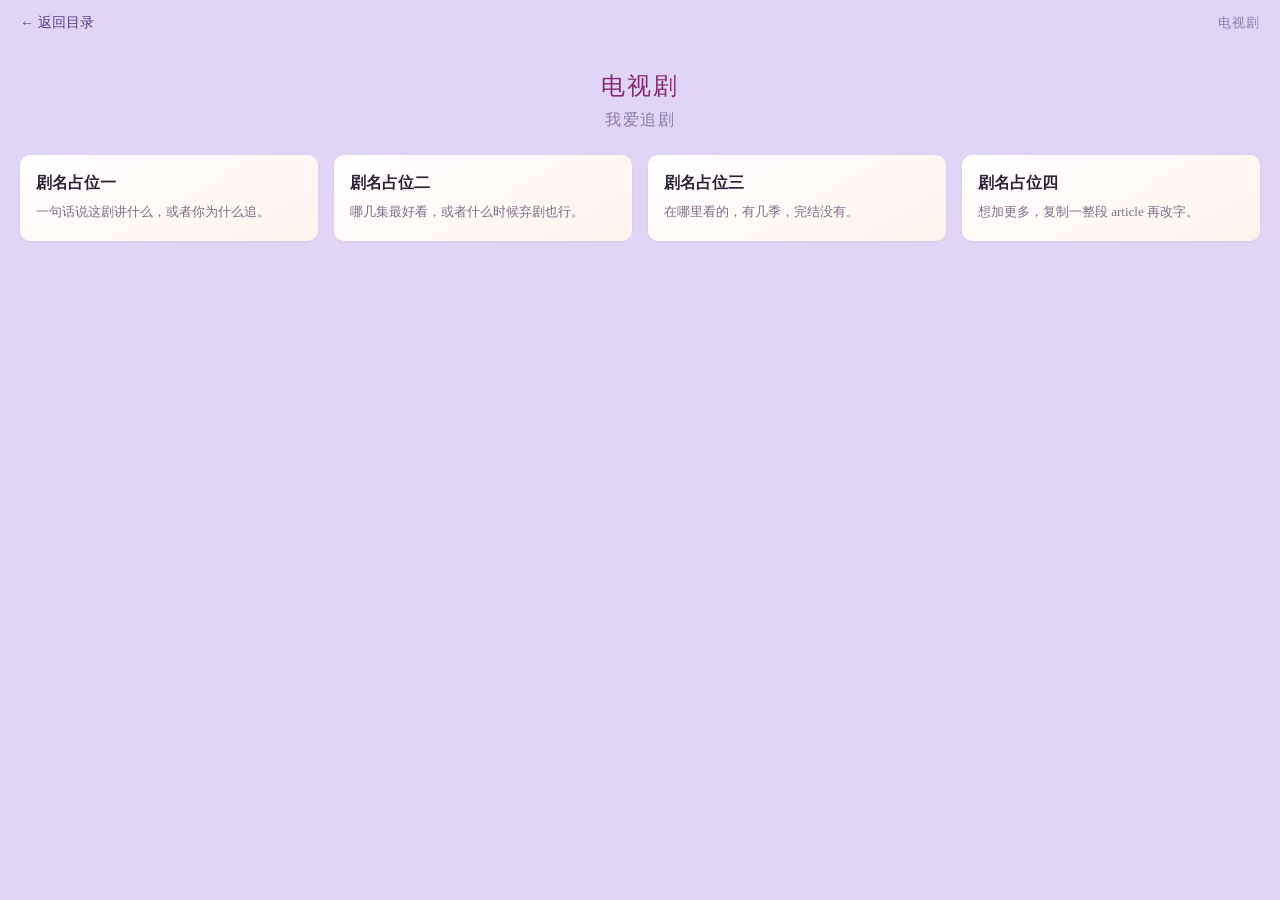
==== two/dianshiju.html @ 26558cf8 "首页新增电视剧/好图/好物三个分类，各配独立页面与样式" ====
<!DOCTYPE html>
<html lang="zh-CN">
<head>
    <meta charset="UTF-8">
    <meta name="viewport" content="width=device-width, initial-scale=1.0">
    <title>电视剧 - xiger</title>
    <link rel="stylesheet" href="../css/cssdsj.css">
</head>
<body>
    <div class="topbar">
        <a class="back-link" href="../index.html">← 返回目录</a>
        <span class="page-tag">电视剧</span>
    </div>

    <header class="text-1">
        <h1 class="site-title">电视剧</h1>
        <p class="site-sub">我爱追剧</p>
    </header>

    <main class="cards">
        <article class="card">
            <h2 class="card-title">剧名占位一</h2>
            <p class="card-desc">一句话说这剧讲什么，或者你为什么追。</p>
        </article>
        <article class="card">
            <h2 class="card-title">剧名占位二</h2>
            <p class="card-desc">哪几集最好看，或者什么时候弃剧也行。</p>
        </article>
        <article class="card">
            <h2 class="card-title">剧名占位三</h2>
            <p class="card-desc">在哪里看的，有几季，完结没有。</p>
        </article>
        <article class="card">
            <h2 class="card-title">剧名占位四</h2>
            <p class="card-desc">想加更多，复制一整段 article 再改字。</p>
        </article>
    </main>
</body>
</html>
---- css/cssdsj.css ----
body{
    margin: 0;
    background-color: #e1d5f5;
}

.topbar{
    display: flex;
    align-items: center;
    justify-content: space-between;
    padding: 14px 20px;
}
.back-link{
    color: #5b3a8e;
    font-size: 14px;
    text-decoration: none;
}
.back-link:hover{
    text-decoration: underline;
}
.page-tag{
    color: #8a7ba8;
    font-size: 13px;
    letter-spacing: 1px;
}

.text-1{
    margin-top: 24px;
    margin-bottom: 24px;
    text-align: center;
}
.site-title{
    margin: 0;
    font-family: Georgia, 'Times New Roman', serif;
    font-size: 24px;
    font-weight: 500;
    letter-spacing: 2px;

    background: linear-gradient(90deg, #5b3a8e, #ad1457);
    -webkit-background-clip: text;
            background-clip: text;
    color: transparent;
}
.site-sub{
    margin: 8px 0 0;
    font-family: "STKaiti", "KaiTi", "楷体", serif;
    font-size: 16px;
    letter-spacing: 1.5px;
    color: #8a7ba8;
}

.cards{
    display: grid;
    grid-template-columns: repeat(4, minmax(0, 1fr));
    gap: 16px;
    padding: 0 20px 40px;
}
.card{
    padding: 18px 16px;
    border-radius: 10px;
    background-image: linear-gradient(150deg, #ffffff, #fff2ee);
    box-shadow: 0 1px 3px rgba(0, 0, 0, .06);
    transition: transform 0.2s ease, box-shadow 0.2s ease;
}
.card:hover{
    transform: translateY(-4px);
    box-shadow: 0 8px 20px rgba(0, 0, 0, .12);
}
.card-title{
    margin: 0 0 8px;
    font-size: 16px;
    color: #2b2437;
}
.card-desc{
    margin: 0;
    font-size: 13px;
    line-height: 1.6;
    color: #7b7089;
}

@media (max-width: 620px){
    .site-title{
        font-size: clamp(16px, 5vw, 22px);
        letter-spacing: 1px;
    }
    .site-sub{
        font-size: 14px;
        letter-spacing: 1px;
    }
}
@media (max-width: 780px){
    .cards{
        grid-template-columns: repeat(2, minmax(0, 1fr));
    }
}
@media (max-width: 440px){
    .cards{
        grid-template-columns: minmax(0, 1fr);
    }
}
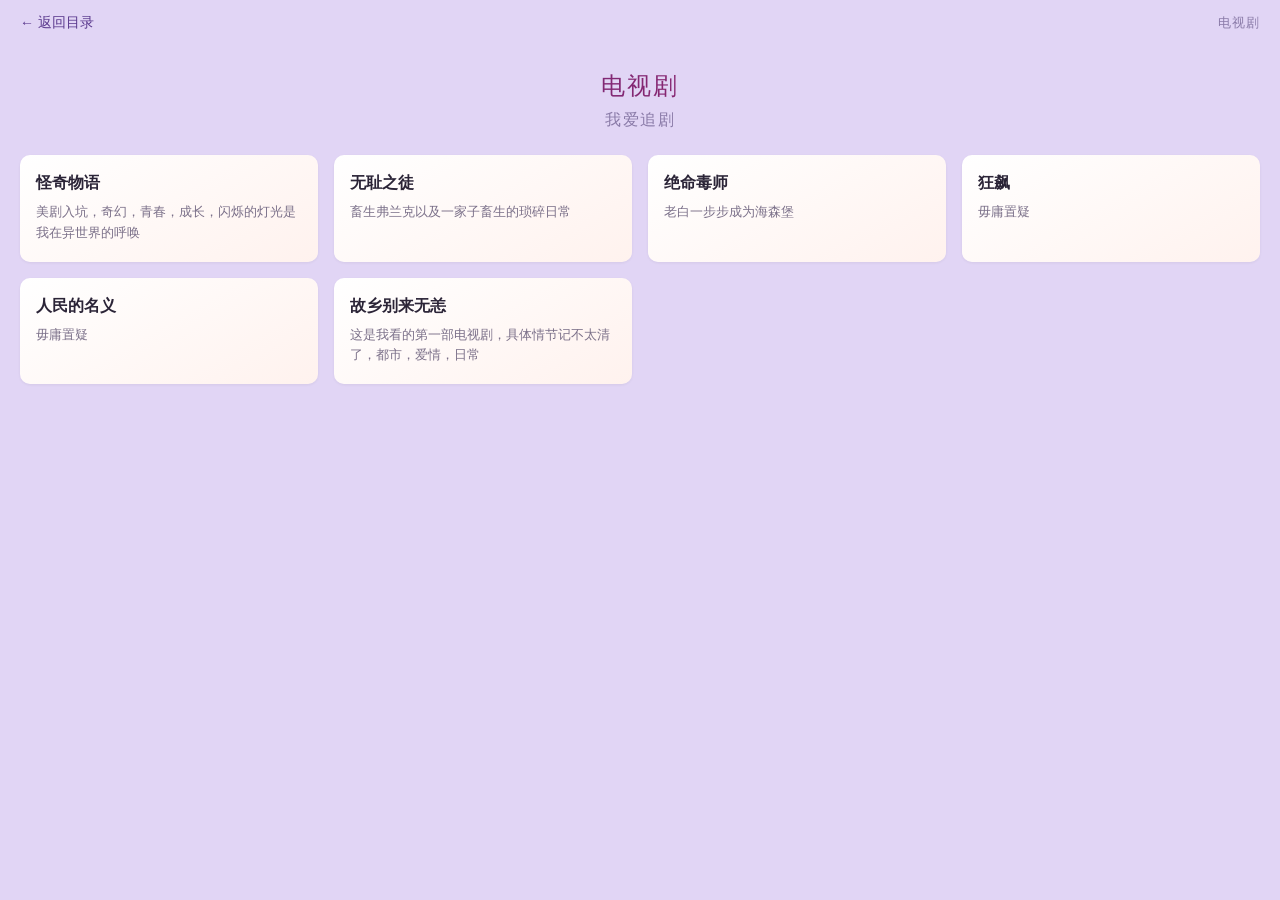
==== commit 1d911043: "样式收敛为 base.css 加 --tint 变量，首页菜单改 flex 布局" ====
--- a/two/dianshiju.html
+++ b/two/dianshiju.html
@@ -4,9 +4,9 @@
     <meta charset="UTF-8">
     <meta name="viewport" content="width=device-width, initial-scale=1.0">
     <title>电视剧 - xiger</title>
-    <link rel="stylesheet" href="../css/cssdsj.css">
+    <link rel="stylesheet" href="../css/base.css">
 </head>
-<body>
+<body style="--tint: #fff2ee">
     <div class="topbar">
         <a class="back-link" href="../index.html">← 返回目录</a>
         <span class="page-tag">电视剧</span>
@@ -19,20 +19,28 @@
 
     <main class="cards">
         <article class="card">
-            <h2 class="card-title">剧名占位一</h2>
-            <p class="card-desc">一句话说这剧讲什么，或者你为什么追。</p>
+            <h2 class="card-title">怪奇物语</h2>
+            <p class="card-desc">美剧入坑，奇幻，青春，成长，闪烁的灯光是我在异世界的呼唤</p>
         </article>
         <article class="card">
-            <h2 class="card-title">剧名占位二</h2>
-            <p class="card-desc">哪几集最好看，或者什么时候弃剧也行。</p>
+            <h2 class="card-title">无耻之徒</h2>
+            <p class="card-desc">畜生弗兰克以及一家子畜生的琐碎日常</p>
         </article>
         <article class="card">
-            <h2 class="card-title">剧名占位三</h2>
-            <p class="card-desc">在哪里看的，有几季，完结没有。</p>
+            <h2 class="card-title">绝命毒师</h2>
+            <p class="card-desc">老白一步步成为海森堡</p>
         </article>
         <article class="card">
-            <h2 class="card-title">剧名占位四</h2>
-            <p class="card-desc">想加更多，复制一整段 article 再改字。</p>
+            <h2 class="card-title">狂飙</h2>
+            <p class="card-desc">毋庸置疑</p>
+        </article>
+        <article class="card">
+            <h2 class="card-title">人民的名义</h2>
+            <p class="card-desc">毋庸置疑</p>
+        </article>
+        <article class="card">
+            <h2 class="card-title">故乡别来无恙</h2>
+            <p class="card-desc">这是我看的第一部电视剧，具体情节记不太清了，都市，爱情，日常</p>
         </article>
     </main>
 </body>
--- a/css/base.css
+++ b/css/base.css
@@ -0,0 +1,115 @@
+body{
+    margin: 0;
+    background-color: #e1d5f5;
+}
+
+.topbar{
+    display: flex;
+    align-items: center;
+    justify-content: space-between;
+    padding: 14px 20px;
+}
+.back-link{
+    color: #5b3a8e;
+    font-size: 14px;
+    text-decoration: none;
+}
+.back-link:hover{
+    text-decoration: underline;
+}
+.page-tag{
+    color: #8a7ba8;
+    font-size: 13px;
+    letter-spacing: 1px;
+}
+
+.text-1{
+    margin-top: 24px;
+    margin-bottom: 24px;
+    text-align: center;
+}
+.site-title{
+    margin: 0;
+    font-family: Georgia, 'Times New Roman', serif;
+    font-size: 24px;
+    font-weight: 500;
+    letter-spacing: 2px;
+
+    background: linear-gradient(90deg, #5b3a8e, #ad1457);
+    -webkit-background-clip: text;
+            background-clip: text;
+    color: transparent;
+}
+.site-sub{
+    margin: 8px 0 0;
+    font-family: "STKaiti", "KaiTi", "楷体", serif;
+    font-size: 16px;
+    letter-spacing: 1.5px;
+    color: #8a7ba8;
+}
+
+.cards{
+    display: grid;
+    grid-template-columns: repeat(4, minmax(0, 1fr));
+    gap: 16px;
+    padding: 0 20px 40px;
+}
+.card{
+    padding: 18px 16px;
+    border-radius: 10px;
+    background-image: linear-gradient(150deg, #ffffff, var(--tint, #f3edff));
+    box-shadow: 0 1px 3px rgba(0, 0, 0, .06);
+    transition: transform 0.2s ease, box-shadow 0.2s ease;
+}
+.card:hover{
+    transform: translateY(-4px);
+    box-shadow: 0 8px 20px rgba(0, 0, 0, .12);
+}
+.card-title{
+    margin: 0 0 8px;
+    font-size: 16px;
+    color: #2b2437;
+}
+.card-desc{
+    margin: 0;
+    font-size: 13px;
+    line-height: 1.6;
+    color: #7b7089;
+}
+
+a.card{
+    display: block;
+    color: inherit;
+    text-decoration: none;
+}
+a.card:hover .card-desc{
+    color: #5b3a8e;
+}
+
+a:focus-visible,
+button:focus-visible{
+    outline: 2px solid #5b3a8e;
+    outline-offset: 3px;
+    border-radius: 6px;
+}
+
+@media (max-width: 620px){
+    .site-title{
+        font-size: clamp(16px, 5vw, 22px);
+        letter-spacing: 1px;
+    }
+    .site-sub{
+        font-size: 14px;
+        letter-spacing: 1px;
+    }
+}
+@media (max-width: 780px){
+    .cards{
+        grid-template-columns: repeat(2, minmax(0, 1fr));
+    }
+}
+@media (max-width: 440px){
+    .cards{
+        grid-template-columns: minmax(0, 1fr);
+    }
+}
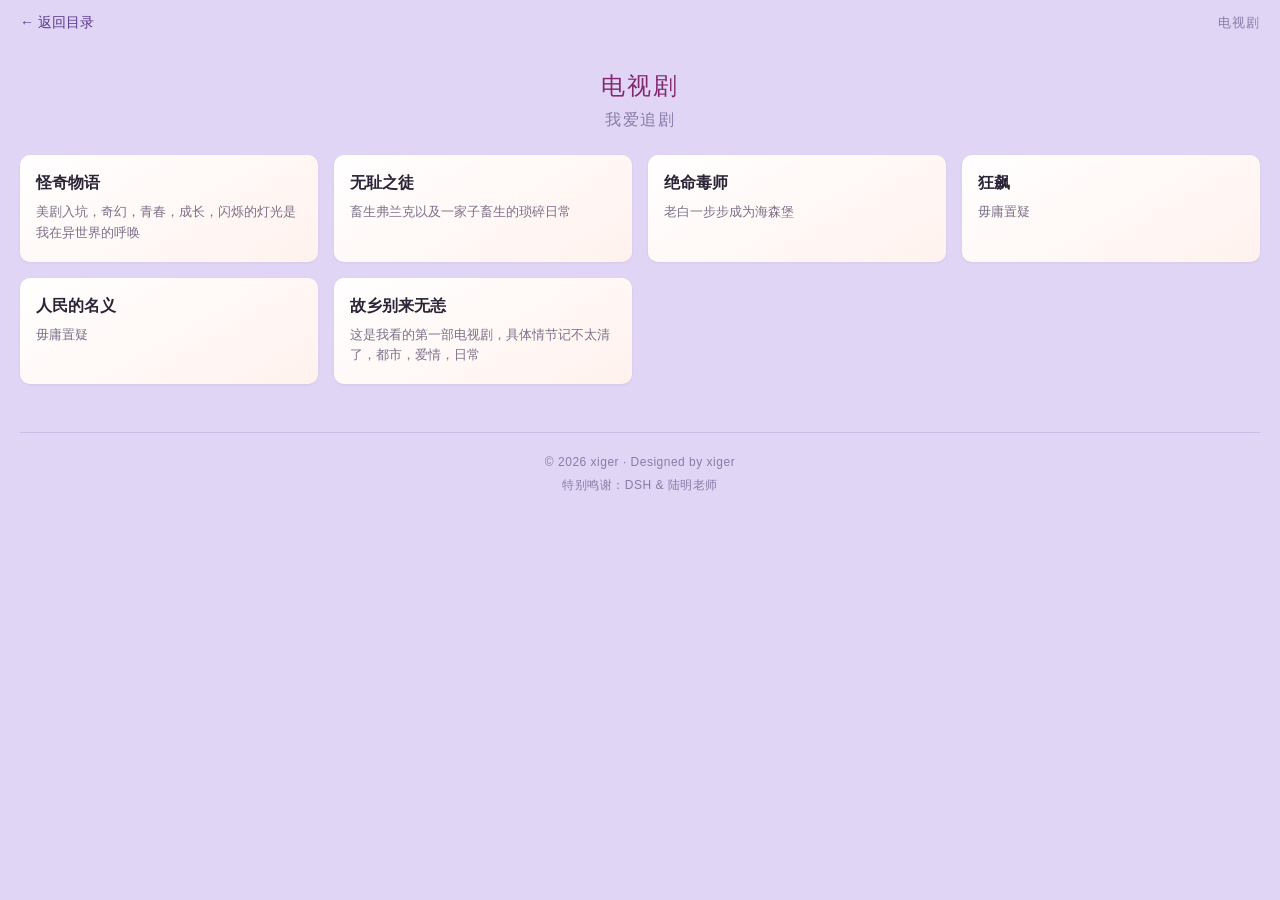
==== commit 0205033e: "加统一页脚与 README，关于页整理，好物卡片可点击" ====
--- a/two/dianshiju.html
+++ b/two/dianshiju.html
@@ -43,5 +43,9 @@
             <p class="card-desc">这是我看的第一部电视剧，具体情节记不太清了，都市，爱情，日常</p>
         </article>
     </main>
+    <footer class="site-footer">
+        <p>© 2026 xiger · Designed by xiger</p>
+        <p>特别鸣谢：DSH &amp; 陆明老师</p>
+    </footer>
 </body>
 </html>
--- a/css/base.css
+++ b/css/base.css
@@ -1,6 +1,21 @@
+:root{
+    --font-title: Georgia, "Times New Roman", "Songti SC", "SimSun", serif;
+    --font-kai: "STKaiti", "Kaiti SC", "KaiTi", "楷体", "BiauKai", "AR PL UKai CN", "Noto Serif CJK SC", serif;
+    --font-body: -apple-system, BlinkMacSystemFont, "PingFang SC", "Hiragino Sans GB", "Microsoft YaHei", "Helvetica Neue", Arial, sans-serif;
+}
+
+html{
+    -webkit-text-size-adjust: 100%;
+        -ms-text-size-adjust: 100%;
+            text-size-adjust: 100%;
+}
+
 body{
     margin: 0;
     background-color: #e1d5f5;
+    font-family: var(--font-body);
+    -webkit-font-smoothing: antialiased;
+    -moz-osx-font-smoothing: grayscale;
 }
 
 .topbar{
@@ -30,22 +45,32 @@
 }
 .site-title{
     margin: 0;
-    font-family: Georgia, 'Times New Roman', serif;
+    font-family: var(--font-title);
     font-size: 24px;
     font-weight: 500;
     letter-spacing: 2px;
 
-    background: linear-gradient(90deg, #5b3a8e, #ad1457);
+    color: #5b3a8e;
+    background-image: linear-gradient(90deg, #5b3a8e, #ad1457);
     -webkit-background-clip: text;
             background-clip: text;
-    color: transparent;
+    -webkit-text-fill-color: transparent;
+    text-rendering: optimizeLegibility;
 }
 .site-sub{
     margin: 8px 0 0;
-    font-family: "STKaiti", "KaiTi", "楷体", serif;
+    font-family: var(--font-kai);
     font-size: 16px;
     letter-spacing: 1.5px;
     color: #8a7ba8;
+}
+
+@supports not ((-webkit-background-clip: text) or (background-clip: text)){
+    .site-title{
+        background-image: none;
+        color: #5b3a8e;
+        -webkit-text-fill-color: currentColor;
+    }
 }
 
 .cards{
@@ -55,6 +80,8 @@
     padding: 0 20px 40px;
 }
 .card{
+    display: flex;
+    flex-direction: column;
     padding: 18px 16px;
     border-radius: 10px;
     background-image: linear-gradient(150deg, #ffffff, var(--tint, #f3edff));
@@ -76,14 +103,55 @@
     line-height: 1.6;
     color: #7b7089;
 }
+.card-price{
+    margin: auto 0 0;
+    padding-top: 9px;
+    border-top: 1px solid rgba(91, 58, 142, .18);
+    font-size: 13px;
+    line-height: 1.6;
+    font-weight: 600;
+    color: #5b3a8e;
+}
 
 a.card{
-    display: block;
     color: inherit;
     text-decoration: none;
 }
 a.card:hover .card-desc{
     color: #5b3a8e;
+}
+
+.card.no-link{
+    cursor: pointer;
+}
+.card.no-link:hover .card-desc{
+    color: #5b3a8e;
+}
+
+.tip{
+    position: fixed;
+    left: 50%;
+    bottom: 36px;
+    z-index: 50;
+    padding: 12px 22px;
+    border-radius: 10px;
+    background-color: #ffffff;
+    color: #5b3a8e;
+    font-size: 14px;
+    letter-spacing: 0.5px;
+    box-shadow: 0 8px 24px rgba(0, 0, 0, .15);
+    opacity: 0;
+    transform: translate(-50%, 12px);
+    pointer-events: none;
+    transition: opacity .2s ease, transform .2s ease;
+}
+.tip.show{
+    opacity: 1;
+    transform: translate(-50%, 0);
+}
+.card.no-link:focus-visible{
+    outline: 2px solid #5b3a8e;
+    outline-offset: 3px;
 }
 
 a:focus-visible,
@@ -93,6 +161,33 @@
     border-radius: 6px;
 }
 
+.site-footer{
+    margin: 8px 20px 30px;
+    padding-top: 18px;
+    border-top: 1px solid rgba(91, 58, 142, .15);
+    text-align: center;
+    font-size: 12px;
+    line-height: 1.9;
+    letter-spacing: 0.5px;
+    color: #8a7ba8;
+}
+.site-footer p{
+    margin: 0;
+}
+
+.about-text{
+    max-width: 720px;
+    margin: 0 auto 18px;
+    padding: 0 20px;
+    font-size: 15px;
+    line-height: 2;
+    color: #4a3f5c;
+    text-align: justify;
+}
+.about-text:last-of-type{
+    margin-bottom: 30px;
+}
+
 @media (max-width: 620px){
     .site-title{
         font-size: clamp(16px, 5vw, 22px);
